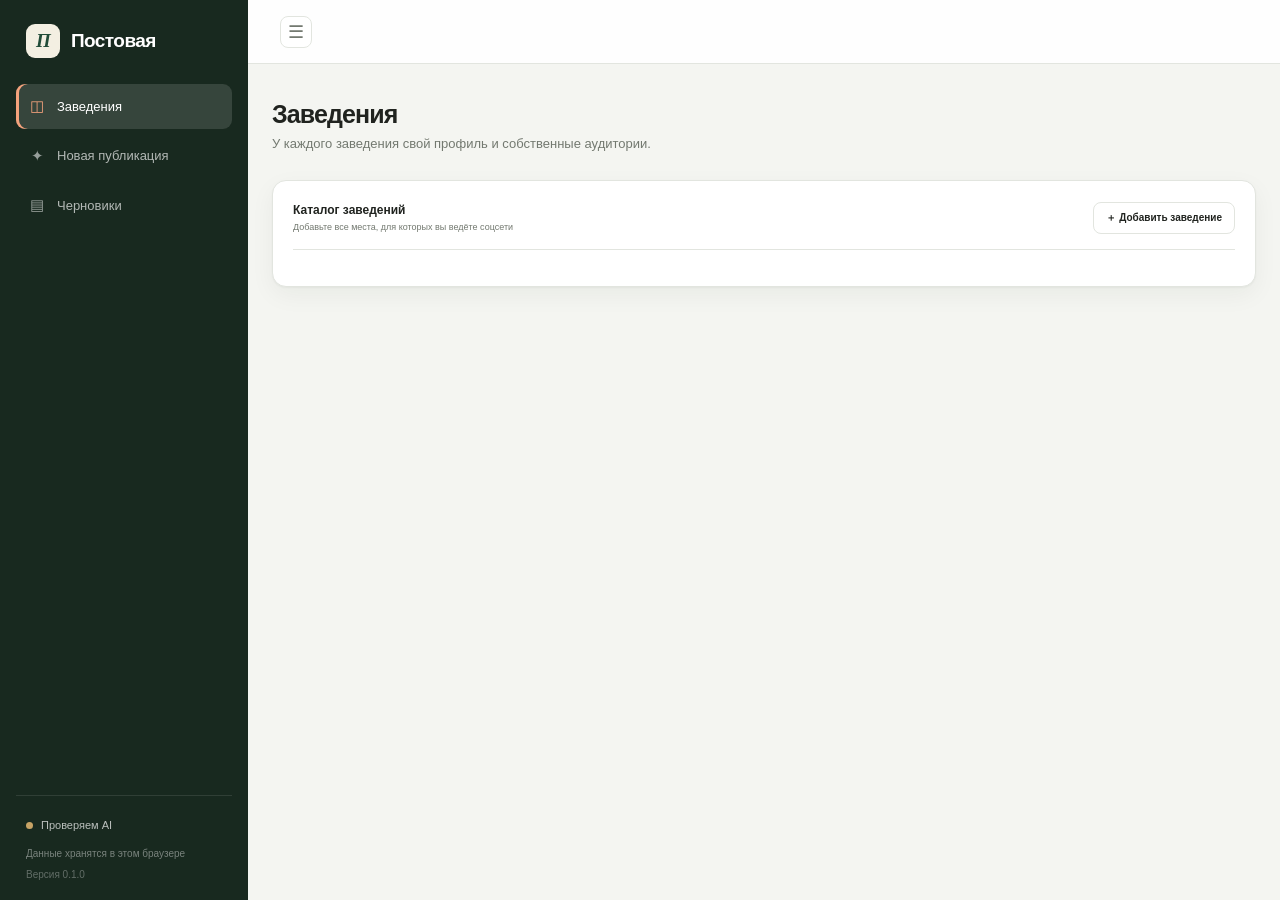
==== web/index.html @ 7cc5ef61 "Add app version and draft deletion" ====
<!doctype html>
<html lang="ru">
<head>
  <meta charset="utf-8">
  <meta name="viewport" content="width=device-width, initial-scale=1">
  <meta name="description" content="AI-редактор Telegram-постов для ресторанного маркетинга">
  <title>Постовая — Telegram-посты для ресторанов</title>
  <link rel="stylesheet" href="styles.css">
</head>
<body>
  <div class="app-layout">
    <aside class="sidebar">
      <a class="brand" href="#profiles" aria-label="Постовая">
        <span class="brand-mark">П</span>
        <span>Постовая</span>
      </a>
      <nav class="main-nav" aria-label="Основная навигация">
        <button class="nav-item active" type="button" data-view="profiles"><span>◫</span>Заведения</button>
        <button class="nav-item" type="button" data-view="editor"><span>✦</span>Новая публикация</button>
        <button class="nav-item" type="button" data-view="drafts"><span>▤</span>Черновики</button>
      </nav>
      <div class="sidebar-bottom">
        <span class="status-pill" id="aiStatus"><span class="status-dot"></span>Проверяем AI</span>
        <p>Данные хранятся в этом браузере</p>
        <p class="app-version">Версия 0.1.0</p>
      </div>
    </aside>

    <div class="main-area">
      <header class="topbar">
        <div class="topbar-start">
          <button class="sidebar-toggle" id="sidebarToggle" type="button" aria-label="Скрыть боковую панель" title="Скрыть боковую панель">☰</button>
        </div>
      </header>

      <main class="app-shell">
        <section class="page-view profiles-view" id="profilesView">
          <div class="page-heading">
            <div><h1>Заведения</h1><p>У каждого заведения свой профиль и собственные аудитории.</p></div>
          </div>

          <div class="profiles-layout">
            <div class="readiness-banner hidden" id="readinessBanner">
              <div><strong>Всё готово — теперь можно создавать посты</strong><small>Выберите готовое заведение и его аудиторию в редакторе.</small></div>
              <button class="button button--primary button--sm" type="button" data-view="editor">Перейти к публикациям</button>
            </div>
            <section class="profiles-main card">
              <div class="catalog-toolbar">
                <div><strong>Каталог заведений</strong><small>Добавьте все места, для которых вы ведёте соцсети</small></div>
                <button class="button button--secondary button--sm" id="openVenueDialog" type="button">＋ Добавить заведение</button>
              </div>
              <div class="venue-tree" id="venueTree"></div>
            </section>
          </div>
        </section>

        <section class="page-view hidden" id="venueDetailView">
          <button class="back-link" id="backToProfiles" type="button">← Все заведения</button>
          <div class="page-heading venue-detail-heading">
            <div><h1 id="venueDetailTitle"></h1><p>Данные, которые помогают создавать публикации в характере заведения.</p></div>
            <span class="readiness-status" id="venueDetailStatus"></span>
          </div>

          <div class="venue-detail-layout">
            <form class="card venue-profile-card" id="venueDetailForm">
              <div class="section-heading"><h2>Профиль заведения</h2><p>Заполните то, что нельзя надёжно узнать без вас.</p></div>
              <label class="field"><span>Название <b>*</b></span><input id="venueDetailName" required></label>
              <label class="field"><span>Описание и формат <b>*</b></span><textarea id="venueDetailDescription" rows="5" placeholder="Что это за место, чем отличается и зачем сюда приходят" required></textarea></label>
              <label class="field"><span>Tone of voice <b>*</b></span><textarea id="venueDetailVoice" rows="5" placeholder="Как заведение говорит с гостями: характер, лексика, ограничения" required></textarea></label>
              <p class="form-error hidden" id="venueDetailError" role="alert">Заполните обязательные поля.</p>
              <div class="detail-form-actions"><button class="button button--primary" type="submit">Сохранить профиль</button></div>
            </form>

            <div class="venue-detail-side">
              <section class="card detail-section">
                <div class="detail-section-heading"><div><h2>Аудитории</h2><p>Для кого вы готовите публикации этого заведения.</p></div><button class="button button--secondary button--sm" id="addDetailAudience" type="button">＋ Добавить</button></div>
                <div class="detail-list" id="venueAudienceList"></div>
              </section>
              <section class="card detail-section">
                <div class="detail-section-heading"><div><h2>Черновики</h2><p>Сохранённые публикации этого заведения.</p></div></div>
                <div class="detail-list" id="venueDraftList"></div>
              </section>
            </div>
          </div>
        </section>

        <section class="page-view hidden" id="editorView">
          <div class="page-heading">
            <div><h1>Новая публикация</h1><p>Подготовьте Telegram-пост под конкретное заведение и аудиторию.</p></div>
            <span class="channel-badge">Telegram</span>
          </div>

          <section class="workspace">
      <form class="composer card" id="composerForm">
        <div class="section-heading">
          <div><h2>Контекст публикации</h2><p>Для кого и от чьего имени пишем</p></div>
        </div>

        <div class="field-grid">
          <label class="field">
            <span>Заведение</span>
            <select id="venueSelect" required></select>
          </label>
          <label class="field">
            <span>Аудитория</span>
            <select id="audienceSelect" required></select>
          </label>
        </div>
        <div class="context-preview" id="contextPreview"></div>

        <div class="divider"></div>
        <div class="section-heading">
          <div><h2>Содержание</h2><p>Что должно появиться в канале</p></div>
        </div>

        <label class="field">
          <span>Тема или инфоповод <b>*</b></span>
          <input id="topicInput" type="text" maxlength="500" placeholder="Например: запустили сезонное меню с лисичками" required>
        </label>
        <label class="field">
          <span>Материалы и факты</span>
          <textarea id="materialsInput" maxlength="12000" rows="7" placeholder="Вставьте описание, даты, цены, условия акции, цитаты или заметки. Чем точнее факты, тем лучше результат."></textarea>
          <small><span id="materialsCount">0</span> / 12 000</small>
        </label>

        <label class="field">
          <span>Формат публикации</span>
          <select id="postStyleSelect"></select>
          <small class="field-hint">Форматы зависят от профиля выбранного заведения</small>
        </label>

        <label class="upload-zone" id="uploadZone">
          <input id="imageInput" type="file" accept="image/jpeg,image/png,image/webp">
          <span class="upload-icon">＋</span>
          <span><strong>Добавить изображение</strong><small>JPG, PNG или WEBP до 10 МБ · не отправляется AI</small></span>
        </label>
        <div class="image-chip hidden" id="imageChip">
          <img id="imageThumb" alt="Превью вложения">
          <span id="imageName"></span>
          <button id="removeImage" type="button" aria-label="Удалить изображение">×</button>
        </div>

        <div class="generate-action">
          <button class="button button--primary button--block generate-button" id="generateButton" type="submit">
            <span id="generateButtonLabel">Создать публикацию</span><span class="button-arrow">↗</span>
          </button>
        </div>
        <p class="form-error hidden" id="formError" role="alert"></p>
      </form>

      <aside class="result-panel card">
        <div class="result-header">
          <div>
            <h2>Предпросмотр</h2>
            <p>Готовый текст можно отредактировать</p>
          </div>
          <span class="save-state" id="saveState">Не сохранён</span>
        </div>

        <div class="empty-state" id="emptyState">
          <div class="telegram-orbit"><span>↗</span></div>
          <h3>Здесь появится ваш пост</h3>
          <p>Заполните тему и материалы слева. Текст можно будет отредактировать перед публикацией.</p>
        </div>

        <div class="loading-state hidden" id="loadingState">
          <div class="loader-lines"><i></i><i></i><i></i><i></i></div>
          <h3>Собираем публикацию</h3>
          <p>Учитываем голос заведения и интересы аудитории</p>
        </div>

        <div class="editor-state hidden" id="editorState">
          <div class="demo-banner hidden" id="demoBanner">Сейчас показан демо-текст. Подключите API-ключ, чтобы генерировать готовые посты.</div>
          <textarea id="resultEditor" aria-label="Текст Telegram-поста"></textarea>
          <div class="editor-meta"><span id="resultCount">0 знаков</span><span>Текст можно отредактировать</span></div>
          <div class="result-actions">
            <button class="button button--primary" id="saveDraft" type="button">Сохранить черновик</button>
            <button class="button button--secondary" id="copyPost" type="button">Скопировать текст</button>
          </div>
          <div class="attached-preview hidden" id="attachedPreview">
            <img id="resultImage" alt="Изображение к публикации">
            <span>Изображение приложено отдельно</span>
          </div>
        </div>

      </aside>
          </section>
        </section>

        <section class="page-view hidden" id="draftsView">
          <div class="page-heading">
            <div><h1>Черновики</h1><p>Сохранённые публикации для ваших заведений.</p></div>
          </div>
          <div class="drafts-card card">
            <div class="drafts-toolbar">
              <label class="search-field"><span>⌕</span><input id="draftSearch" type="search" placeholder="Найти по теме или заведению"></label>
            </div>
            <div id="draftList" class="draft-list"><p class="muted">Сохранённых черновиков пока нет.</p></div>
          </div>
        </section>
      </main>
    </div>
  </div>

  <dialog id="venueDialog">
    <form class="entity-dialog" id="venueForm" novalidate>
      <div class="dialog-header"><div><h2>Добавить заведение</h2><p>Сейчас достаточно названия. Профиль можно заполнить позже.</p></div><button class="dialog-close" type="button" data-close-dialog="venueDialog" aria-label="Закрыть">×</button></div>
      <label class="dialog-field"><span>Название <b>*</b></span><input id="profileName" placeholder="Например, Тесто и огонь · Центр" required></label>
      <p class="dialog-error hidden" id="venueFormError" role="alert">Укажите название заведения.</p>
      <div class="dialog-actions"><button class="button button--secondary" type="button" data-close-dialog="venueDialog">Отмена</button><button id="saveVenue" class="button button--primary" type="submit">Добавить заведение</button></div>
    </form>
  </dialog>

  <dialog id="audienceDialog">
    <form class="entity-dialog" id="audienceForm" novalidate>
      <div class="dialog-header"><div><h2 id="audienceDialogTitle">Добавить аудиторию</h2><p id="audienceDialogContext"></p></div><button class="dialog-close" type="button" data-close-dialog="audienceDialog" aria-label="Закрыть">×</button></div>
      <label class="dialog-field"><span>Название аудитории <b>*</b></span><input id="audienceName" placeholder="Например, семьи с детьми" required></label>
      <label class="dialog-field"><span>Портрет посетителей <b>*</b></span><textarea id="audiencePortrait" rows="3" placeholder="Кто они, зачем приходят, что для них важно" required></textarea></label>
      <label class="dialog-field"><span>Потребности и ожидания <b>*</b></span><textarea id="audienceNeeds" rows="2" placeholder="Что помогает им выбрать это заведение" required></textarea></label>
      <p class="dialog-error hidden" id="audienceFormError" role="alert">Заполните все обязательные поля.</p>
      <div class="dialog-actions"><button class="button button--secondary" type="button" data-close-dialog="audienceDialog">Отмена</button><button id="saveAudience" class="button button--primary" type="submit">Добавить аудиторию</button></div>
    </form>
  </dialog>

  <div class="toast" id="toast" role="status" aria-live="polite" aria-atomic="true">
    <span class="toast-icon" aria-hidden="true">✓</span>
    <span id="toastMessage"></span>
  </div>

  <script src="js/utils.js" defer></script>
  <script src="js/store.js" defer></script>
  <script src="js/api.js" defer></script>
  <script src="app.js" defer></script>
</body>
</html>
---- web/styles.css ----
:root {
  --ink: #20231f;
  --muted: #737970;
  --bg: #f4f5f1;
  --surface: #ffffff;
  --surface-soft: #f8f9f6;
  --line: #e2e5df;
  --green: #214c38;
  --green-hover: #173d2c;
  --green-soft: #e8f0eb;
  --orange: #e9683b;
  --danger: #a33f31;
  --sidebar: #18291f;
  --shadow: 0 1px 2px rgba(28, 35, 29, .04), 0 8px 24px rgba(28, 35, 29, .05);
}

* { box-sizing: border-box; }
html { scroll-behavior: smooth; }
body { margin: 0; min-width: 320px; color: var(--ink); background: var(--bg); font-family: Inter, ui-sans-serif, -apple-system, BlinkMacSystemFont, "Segoe UI", sans-serif; line-height: 1.5; }
button, input, textarea, select { font: inherit; }
button { cursor: pointer; }
.hidden { display: none !important; }

.app-layout { min-height: 100vh; display: grid; grid-template-columns: 248px minmax(0, 1fr); transition: grid-template-columns .2s ease; }
.sidebar { position: fixed; inset: 0 auto 0 0; width: 248px; padding: 24px 16px 18px; display: flex; flex-direction: column; overflow: hidden; background: var(--sidebar); color: white; z-index: 30; transition: width .2s ease, padding .2s ease; }
.brand { display: flex; align-items: center; gap: 11px; padding: 0 10px 26px; color: white; text-decoration: none; font-size: 19px; font-weight: 760; letter-spacing: -.03em; }
.brand-mark { display: grid; place-items: center; width: 34px; height: 34px; color: var(--green); background: #f3efe2; border-radius: 9px; font-family: Georgia, serif; font-style: italic; }
.main-nav { display: grid; gap: 5px; }
.nav-item { width: 100%; border: 0; border-radius: 9px; padding: 11px 12px; display: flex; align-items: center; gap: 11px; color: rgba(255,255,255,.67); background: transparent; text-align: left; font-size: 13px; transition: color .15s ease, background-color .15s ease; }
.nav-item > span { width: 18px; color: rgba(255,255,255,.55); text-align: center; font-size: 15px; }
.nav-item b { margin-left: auto; min-width: 22px; padding: 1px 6px; border-radius: 10px; background: rgba(255,255,255,.1); text-align: center; font-size: 10px; }
.nav-item.active { color: white; background: rgba(255,255,255,.13); box-shadow: inset 3px 0 0 #f4a27c; }
.nav-item.active > span { color: #f4a27c; }
@media (hover: hover) { .nav-item:not(.active):hover { color: white; } }
.sidebar-bottom { margin-top: auto; padding: 16px 10px 0; border-top: 1px solid rgba(255,255,255,.1); }
.sidebar-bottom p { margin: 10px 0 0; color: rgba(255,255,255,.42); font-size: 10px; }
.sidebar-bottom .app-version { margin-top: 6px; color: rgba(255,255,255,.32); }
.status-pill { display: inline-flex; align-items: center; font-size: 11px; color: rgba(255,255,255,.7); }
.status-dot { width: 7px; height: 7px; margin-right: 8px; border-radius: 50%; background: #c7a365; }
.status-pill.ready .status-dot { background: #68bb81; box-shadow: 0 0 0 4px rgba(104,187,129,.12); }

.main-area { grid-column: 2; min-width: 0; }
.topbar { height: 64px; padding: 0 32px; display: flex; align-items: center; justify-content: space-between; border-bottom: 1px solid var(--line); background: rgba(255,255,255,.9); position: sticky; top: 0; z-index: 20; backdrop-filter: blur(10px); }
.topbar-start { display: flex; align-items: center; gap: 13px; }
.sidebar-toggle { width: 32px; height: 32px; border: 1px solid var(--line); border-radius: 8px; color: var(--muted); background: white; font-size: 18px; line-height: 1; }
.sidebar-toggle:hover { color: var(--ink); background: var(--surface-soft); }
.app-shell { width: min(1240px, calc(100% - 48px)); margin: 0 auto; padding: 30px 0 60px; }
.page-heading { min-height: 64px; margin-bottom: 22px; display: flex; align-items: center; justify-content: space-between; gap: 20px; }
.page-heading h1 { margin: 0; font-size: 25px; line-height: 1.2; letter-spacing: -.035em; }
.page-heading p { margin: 5px 0 0; color: var(--muted); font-size: 13px; }
.channel-badge { padding: 7px 11px; border: 1px solid var(--line); border-radius: 8px; color: var(--muted); background: var(--surface); font-size: 11px; }
.channel-badge::before { content: "↗"; margin-right: 6px; color: #258ac7; font-weight: 800; }

.profiles-layout { display: block; }
.readiness-banner { margin-bottom: 16px; padding: 16px 18px; display: flex; align-items: center; justify-content: space-between; gap: 20px; border: 1px solid #c8d9ce; border-radius: 12px; background: var(--green-soft); }
.readiness-banner strong, .readiness-banner small { display: block; }
.readiness-banner strong { color: var(--green); font-size: 13px; }
.readiness-banner small { margin-top: 3px; color: var(--muted); font-size: 10px; }
.profiles-main { padding: 20px; }
.catalog-toolbar { margin-bottom: 16px; padding-bottom: 14px; display: flex; align-items: center; justify-content: space-between; gap: 16px; border-bottom: 1px solid var(--line); }
.catalog-toolbar strong, .catalog-toolbar small { display: block; }
.catalog-toolbar strong { font-size: 12px; }
.catalog-toolbar small { margin-top: 2px; color: var(--muted); font-size: 9px; }
.catalog-toolbar .button { flex: none; }
.profiles-main .profile-form { margin-top: 22px; padding-top: 20px; }
.profiles-main .profile-form .section-heading { margin-bottom: 4px; }
.venue-tree { display: grid; gap: 14px; }
.venue-node { overflow: hidden; border: 1px solid var(--line); border-radius: 11px; background: white; transition: border-color .15s, box-shadow .15s; }
.venue-node:hover, .venue-node:focus-visible { border-color: #bdcbbf; box-shadow: 0 7px 18px rgba(28,35,29,.07); outline: none; }
.venue-node-header { padding: 14px 16px; display: flex; align-items: center; gap: 12px; }
.venue-node-header > .entity-copy { min-width: 0; flex: 1; }
.venue-node-header strong { display: block; }
.venue-node-header strong { font-size: 13px; }
.venue-chevron { color: var(--green); font-size: 22px; line-height: 1; }
.readiness-status { width: max-content; margin-top: 6px; padding: 4px 7px; display: block; border-radius: 6px; font-size: 9px; font-weight: 750; }
.readiness-status.ready { color: var(--green); background: var(--green-soft); }
.readiness-status.incomplete { color: #80612b; background: #fff2d9; }
.row-actions { margin-left: auto; display: flex; flex: none; align-self: center; gap: 7px; }
.entity-menu { display: none; position: relative; flex: none; }
.entity-menu summary { width: 32px; height: 32px; display: grid; place-items: center; border: 1px solid var(--line); border-radius: 8px; color: var(--muted); background: white; cursor: pointer; list-style: none; font-size: 18px; line-height: 1; }
.entity-menu summary::-webkit-details-marker { display: none; }
.entity-menu > div { position: absolute; top: 36px; right: 0; z-index: 12; min-width: 150px; padding: 5px; display: grid; border: 1px solid var(--line); border-radius: 9px; background: white; box-shadow: var(--shadow); }
.entity-menu button { border: 0; border-radius: 6px; padding: 9px 10px; color: var(--ink); background: transparent; text-align: left; font-size: 11px; }
.entity-menu button:hover { background: var(--surface-soft); }
.entity-menu button.danger { color: var(--danger); }
.audience-node { padding: 9px 10px; display: flex; align-items: flex-start; gap: 10px; border: 1px solid var(--line); border-radius: 7px; background: white; }
.audience-node + .audience-node { margin-top: 6px; }
.audience-node > .entity-copy { min-width: 0; flex: 1; }
.audience-node strong, .audience-node small { display: block; }
.audience-node strong { font-size: 10px; }
.audience-node small { margin-top: 3px; color: var(--muted); font-size: 9px; }
.audience-empty { margin: 0; padding: 12px; border: 1px dashed var(--line); border-radius: 7px; color: var(--muted); background: white; text-align: center; font-size: 9px; }
.back-link { margin-bottom: 12px; padding: 0; border: 0; color: var(--green); background: transparent; font-size: 11px; font-weight: 700; }
.venue-detail-heading { margin-bottom: 18px; }
.venue-detail-layout { display: grid; grid-template-columns: minmax(360px, .9fr) minmax(420px, 1.1fr); align-items: start; gap: 18px; }
.venue-profile-card, .detail-section { padding: 22px; }
.detail-form-actions { display: flex; justify-content: flex-end; }
.venue-detail-side { display: grid; gap: 18px; }
.detail-section-heading { margin-bottom: 15px; display: flex; align-items: flex-start; justify-content: space-between; gap: 16px; }
.detail-section-heading h2 { margin: 0; font-size: 15px; }
.detail-section-heading p { margin: 3px 0 0; color: var(--muted); font-size: 10px; }
.detail-list { display: grid; gap: 8px; }
.detail-list-item { width: 100%; padding: 12px; display: flex; align-items: center; justify-content: space-between; gap: 14px; border: 1px solid var(--line); border-radius: 9px; color: var(--ink); background: white; text-align: left; }
.detail-list-item strong, .detail-list-item small { display: block; }
.detail-list-item strong { font-size: 11px; }
.detail-list-item small { margin-top: 3px; color: var(--muted); font-size: 9px; }
.detail-draft-row { padding: 0; overflow: hidden; }
.detail-draft { min-width: 0; flex: 1; padding: 12px; display: flex; align-items: center; justify-content: space-between; gap: 14px; border: 0; color: var(--ink); background: transparent; text-align: left; }
.detail-draft:hover { background: var(--surface-soft); }
.detail-draft-row > .button { margin-right: 8px; flex: none; }
.detail-empty { margin: 0; padding: 18px; border: 1px dashed var(--line); border-radius: 9px; color: var(--muted); background: var(--surface-soft); text-align: center; font-size: 10px; }

dialog { width: min(560px, calc(100% - 28px)); border: 0; border-radius: 14px; padding: 0; color: var(--ink); background: white; box-shadow: 0 30px 90px rgba(20, 28, 23, .28); }
dialog::backdrop { background: rgba(20, 28, 23, .48); backdrop-filter: blur(3px); }
.entity-dialog { padding: 24px; display: grid; gap: 10px; }
.dialog-header { margin-bottom: 7px; display: flex; align-items: flex-start; justify-content: space-between; gap: 18px; }
.dialog-header h2 { margin: 0; font-size: 18px; }
.dialog-header p { margin: 4px 0 0; color: var(--muted); font-size: 10px; }
.dialog-close { width: 30px; height: 30px; border: 1px solid var(--line); border-radius: 8px; color: var(--muted); background: white; font-size: 18px; }
.dialog-field { display: grid; gap: 5px; }
.dialog-field > span { font-size: 10px; font-weight: 700; }
.dialog-field b { color: var(--orange); }
.dialog-error { margin: 0; padding: 8px 10px; border-radius: 7px; color: #8e2f22; background: #f9dfda; font-size: 10px; }
.dialog-actions { margin-top: 8px; display: flex; justify-content: flex-end; gap: 8px; }

.workspace { display: grid; grid-template-columns: minmax(430px, .92fr) minmax(400px, 1.08fr); align-items: start; gap: 18px; }
.card { border: 1px solid var(--line); border-radius: 14px; background: var(--surface); box-shadow: var(--shadow); }
.composer { padding: 24px; }
.section-heading { margin-bottom: 18px; }
.section-heading h2, .result-header h2 { margin: 0; font-size: 15px; font-weight: 750; letter-spacing: -.015em; }
.section-heading p, .result-header p { margin: 3px 0 0; color: var(--muted); font-size: 11px; }
.field-grid { display: grid; grid-template-columns: 1fr 1fr; gap: 12px; }
.field { display: flex; flex-direction: column; gap: 7px; margin-bottom: 15px; }
.field > span { font-size: 11px; font-weight: 700; }
.field b { color: var(--orange); }
.field small { color: var(--muted); font-size: 10px; text-align: right; }
.field .field-hint { text-align: left; }
input, textarea, select { width: 100%; border: 1px solid var(--line); border-radius: 9px; padding: 11px 12px; color: var(--ink); background: var(--surface-soft); outline: none; transition: border-color .15s, box-shadow .15s, background .15s; }
textarea { resize: vertical; }
input:focus, textarea:focus, select:focus { border-color: rgba(33,76,56,.55); background: white; box-shadow: 0 0 0 3px rgba(33,76,56,.08); }
.context-preview { display: flex; flex-wrap: wrap; gap: 6px; margin-top: -3px; }
.context-preview span { padding: 5px 8px; border-radius: 6px; color: var(--green); background: var(--green-soft); font-size: 10px; }
.divider { height: 1px; margin: 23px 0; background: var(--line); }
.upload-zone { margin: 2px 0 15px; padding: 12px; display: flex; align-items: center; gap: 11px; border: 1px dashed #b8c6bc; border-radius: 9px; color: var(--green); background: #fafcf9; cursor: pointer; }
.upload-zone input { display: none; }
.upload-zone strong, .upload-zone small { display: block; }
.upload-zone strong { font-size: 11px; }
.upload-zone small { margin-top: 1px; color: var(--muted); font-size: 9px; }
.upload-icon { display: grid; place-items: center; width: 30px; height: 30px; border: 1px solid var(--line); border-radius: 7px; background: white; }
.image-chip { display: flex; align-items: center; gap: 9px; margin-bottom: 14px; font-size: 11px; }
.image-chip img { width: 38px; height: 38px; object-fit: cover; border-radius: 7px; }
.image-chip span { flex: 1; overflow: hidden; text-overflow: ellipsis; white-space: nowrap; }
.image-chip button { border: 0; color: var(--muted); background: transparent; font-size: 18px; }
.generate-action { position: sticky; bottom: 16px; z-index: 8; padding-top: 8px; background: linear-gradient(to bottom, rgba(255,255,255,0), white 8px); }
.generate-button { display: flex; justify-content: space-between; align-items: center; box-shadow: 0 8px 22px rgba(23,61,44,.18); }
.generate-button:disabled { opacity: .6; cursor: wait; }
.button-arrow { font-size: 17px; }
.form-error { padding: 9px 11px; color: #8e2f22; background: #f9dfda; border-radius: 8px; font-size: 11px; }

.result-panel { min-height: 660px; padding: 24px; position: sticky; top: 86px; }
.result-header { padding-bottom: 17px; display: flex; align-items: flex-start; justify-content: space-between; border-bottom: 1px solid var(--line); }
.save-state { padding: 5px 8px; border-radius: 6px; color: var(--muted); background: var(--surface-soft); font-size: 9px; }
.save-state[data-status="Пост готов"], .save-state[data-status="Сохранён"] { color: var(--green); background: var(--green-soft); }
.save-state[data-status="Генерируем пост…"] { color: #80612b; background: #fff2d9; }
.empty-state, .loading-state { min-height: 410px; display: flex; flex-direction: column; align-items: center; justify-content: center; text-align: center; padding: 36px; }
.empty-state h3, .loading-state h3 { margin: 18px 0 5px; font-size: 15px; }
.empty-state p, .loading-state p { max-width: 320px; margin: 0; color: var(--muted); font-size: 11px; }
.telegram-orbit { width: 64px; height: 64px; display: grid; place-items: center; border-radius: 15px; color: #258ac7; background: #e8f5fc; font-size: 23px; }
.loader-lines { width: 72%; }
.loader-lines i { display: block; height: 9px; margin: 10px 0; border-radius: 7px; background: linear-gradient(90deg, #ebede9 25%, #f7f8f6 50%, #ebede9 75%); background-size: 200% 100%; animation: shimmer 1.2s infinite; }
.loader-lines i:nth-child(2) { width: 88%; } .loader-lines i:nth-child(3) { width: 94%; } .loader-lines i:nth-child(4) { width: 62%; }
@keyframes shimmer { to { background-position: -200% 0; } }
.editor-state { padding-top: 18px; }
.demo-banner { margin-bottom: 10px; padding: 8px 10px; border-radius: 7px; color: #80612b; background: #fff2d9; font-size: 10px; }
#resultEditor { min-height: 400px; border: 0; padding: 4px 2px; background: transparent; font-size: 15px; line-height: 1.62; }
#resultEditor:focus { box-shadow: none; }
.editor-meta { padding-top: 9px; display: flex; justify-content: space-between; border-top: 1px solid var(--line); color: var(--muted); font-size: 9px; }
.result-actions { margin-top: 15px; display: grid; grid-template-columns: 1fr 1fr; gap: 9px; }
.button { border: 1px solid transparent; border-radius: 8px; padding: 10px 12px; display: inline-flex; align-items: center; justify-content: center; gap: 6px; font-size: 11px; font-weight: 700; line-height: 1.2; transition: background .15s, border-color .15s, color .15s; }
.button--primary { border-color: var(--green); color: white; background: var(--green); }
.button--primary:hover { border-color: var(--green-hover); background: var(--green-hover); }
.button--secondary { border-color: var(--line); color: var(--ink); background: white; }
.button--secondary:hover { border-color: #cbd0c9; background: var(--surface-soft); }
.button--ghost { border-color: transparent; color: var(--green); background: transparent; }
.button--ghost:hover { background: var(--green-soft); }
.button--danger { border-color: transparent; color: var(--danger); background: transparent; }
.button--danger:hover { background: #faece9; }
.button--block { width: 100%; }
.button--sm { padding: 9px 12px; font-size: 10px; }
.button--xs { padding: 5px 7px; font-size: 9px; }
.attached-preview { margin-top: 14px; display: flex; align-items: center; gap: 9px; color: var(--muted); font-size: 10px; }
.attached-preview img { width: 48px; height: 48px; border-radius: 8px; object-fit: cover; }

.drafts-card { overflow: hidden; }
.drafts-toolbar { padding: 16px; border-bottom: 1px solid var(--line); }
.search-field { width: min(420px, 100%); position: relative; display: block; }
.search-field span { position: absolute; left: 12px; top: 8px; color: var(--muted); font-size: 18px; }
.search-field input { padding-left: 36px; background: var(--surface-soft); }
.draft-list { display: grid; }
.draft-list > .muted { padding: 60px 20px; text-align: center; }
.draft-item { width: 100%; display: grid; grid-template-columns: minmax(0, 1fr) auto; align-items: stretch; border-bottom: 1px solid var(--line); color: var(--ink); background: white; }
.draft-item:last-child { border-bottom: 0; }
.draft-item:hover { background: #fafbf9; }
.draft-open { min-width: 0; padding: 15px 18px; display: grid; grid-template-columns: minmax(0, 1fr) auto; gap: 20px; align-items: center; border: 0; color: inherit; background: transparent; text-align: left; }
.draft-item strong { display: block; overflow: hidden; text-overflow: ellipsis; white-space: nowrap; font-size: 12px; }
.draft-item small { display: block; margin-top: 4px; color: var(--muted); font-size: 10px; }
.draft-item time { color: var(--muted); font-size: 10px; white-space: nowrap; }
.draft-item-end { display: grid; grid-template-columns: auto auto auto; align-items: center; gap: 14px; }
.draft-item-action { color: var(--green); font-size: 10px; font-weight: 700; }
.draft-chevron { color: var(--green); font-size: 22px; line-height: 1; transition: transform .15s; }
.draft-open:hover .draft-chevron { transform: translateX(2px); }
.draft-delete { padding: 0 18px; border: 0; border-left: 1px solid var(--line); color: var(--danger); background: transparent; font-size: 10px; font-weight: 700; }
.draft-delete:hover { background: #faece9; }
.muted { color: var(--muted); font-size: 11px; }

.profile-empty { margin: 0; padding: 42px 18px; display: grid; justify-items: center; gap: 8px; border: 1px dashed var(--line); border-radius: 8px; color: var(--muted); background: var(--surface-soft); text-align: center; font-size: 10px; }
.profile-empty strong { color: var(--ink); font-size: 13px; }
.profile-empty .button { margin-top: 8px; }
.profile-form { margin-top: 14px; padding-top: 14px; display: grid; gap: 8px; border-top: 1px solid var(--line); }

.toast { position: fixed; bottom: 24px; left: 50%; z-index: 60; width: max-content; max-width: min(390px, calc(100vw - 32px)); padding: 12px 15px; display: flex; align-items: center; gap: 10px; border: 1px solid #cddbd1; border-radius: 10px; color: var(--ink); background: white; box-shadow: 0 14px 36px rgba(20, 40, 29, .16); opacity: 0; pointer-events: none; transform: translate(-50%, 10px); transition: opacity .18s ease, transform .18s ease; }
.toast.visible { opacity: 1; transform: translate(-50%, 0); }
.toast-icon { width: 24px; height: 24px; display: grid; place-items: center; flex: none; border-radius: 50%; color: white; background: var(--green); font-size: 13px; font-weight: 800; }
#toastMessage { font-size: 12px; font-weight: 700; }

@media (min-width: 1001px) {
  body.sidebar-collapsed .app-layout { grid-template-columns: 76px minmax(0, 1fr); }
  body.sidebar-collapsed .sidebar { width: 76px; padding-inline: 10px; }
  body.sidebar-collapsed .brand { padding-inline: 11px; }
  body.sidebar-collapsed .brand > span:last-child,
  body.sidebar-collapsed .sidebar-bottom p,
  body.sidebar-collapsed .status-pill { display: none; }
  body.sidebar-collapsed .nav-item { justify-content: center; padding: 12px; font-size: 0; }
  body.sidebar-collapsed .nav-item > span { font-size: 16px; }
  body.sidebar-collapsed .nav-item b { position: absolute; margin: -22px 0 0 22px; font-size: 8px; }
}

@media (max-width: 1000px) {
  .app-layout { grid-template-columns: 76px minmax(0, 1fr); }
  .sidebar { width: 76px; padding-inline: 10px; }
  .brand { padding-inline: 11px; }
  .brand > span:last-child, .nav-item:not(.active) b, .nav-item { font-size: 0; }
  .nav-item { justify-content: center; padding: 12px; }
  .nav-item > span { font-size: 16px; }
  .nav-item b { position: absolute; margin: -22px 0 0 22px; font-size: 8px; }
  .sidebar-bottom p, .status-pill { display: none; }
  .workspace { grid-template-columns: 1fr; }
  .venue-detail-layout { grid-template-columns: 1fr; }
  .result-panel { position: static; min-height: 580px; }
}
@media (max-width: 650px) {
  .app-layout { display: block; padding-bottom: calc(76px + env(safe-area-inset-bottom)); }
  .sidebar { width: 100vw; max-width: none; height: calc(64px + env(safe-area-inset-bottom)); inset: auto 0 0 0; padding: 7px 10px env(safe-area-inset-bottom); display: block; }
  .brand, .sidebar-bottom { display: none; }
  .main-nav { width: 100%; height: 64px; grid-template-columns: repeat(3, minmax(0, 1fr)); }
  .nav-item, .nav-item:not(.active) { width: 100%; padding: 6px 2px; display: flex; flex-direction: column; gap: 2px; font-size: 8px; justify-content: center; }
  .nav-item.active { box-shadow: inset 0 3px 0 #f4a27c; }
  .nav-item > span { font-size: 15px; }
  .nav-item b { display: none; }
  .main-area { min-width: 0; }
  .topbar { height: 56px; padding: 0 14px; }
  .sidebar-toggle { display: none; }
  .app-shell { width: calc(100% - 20px); padding-top: 18px; }
  .page-heading { align-items: flex-start; }
  .page-heading h1 { font-size: 21px; }
  .field-grid, .result-actions { grid-template-columns: 1fr; }
  .composer, .result-panel { padding: 18px; }
  .generate-action { bottom: calc(72px + env(safe-area-inset-bottom)); margin-inline: -6px; padding: 10px 6px 0; }
  .row-actions { display: none; }
  .detail-list-item .row-actions { display: flex; }
  .entity-menu { display: block; }
  .venue-node-header, .audience-node { align-items: flex-start; }
  .readiness-banner { align-items: flex-start; flex-direction: column; }
  .draft-item { grid-template-columns: 1fr; }
  .draft-open { grid-template-columns: 1fr auto; gap: 10px; padding-right: 12px; }
  .draft-delete { padding: 10px 18px; border-top: 1px solid var(--line); border-left: 0; text-align: left; }
  .draft-item-end { grid-template-columns: auto auto; gap: 8px; }
  .draft-item-action { display: none; }
  .toast { bottom: calc(76px + env(safe-area-inset-bottom)); width: calc(100vw - 24px); max-width: 390px; }
}

@media (prefers-reduced-motion: reduce) {
  .toast { transition: none; }
}
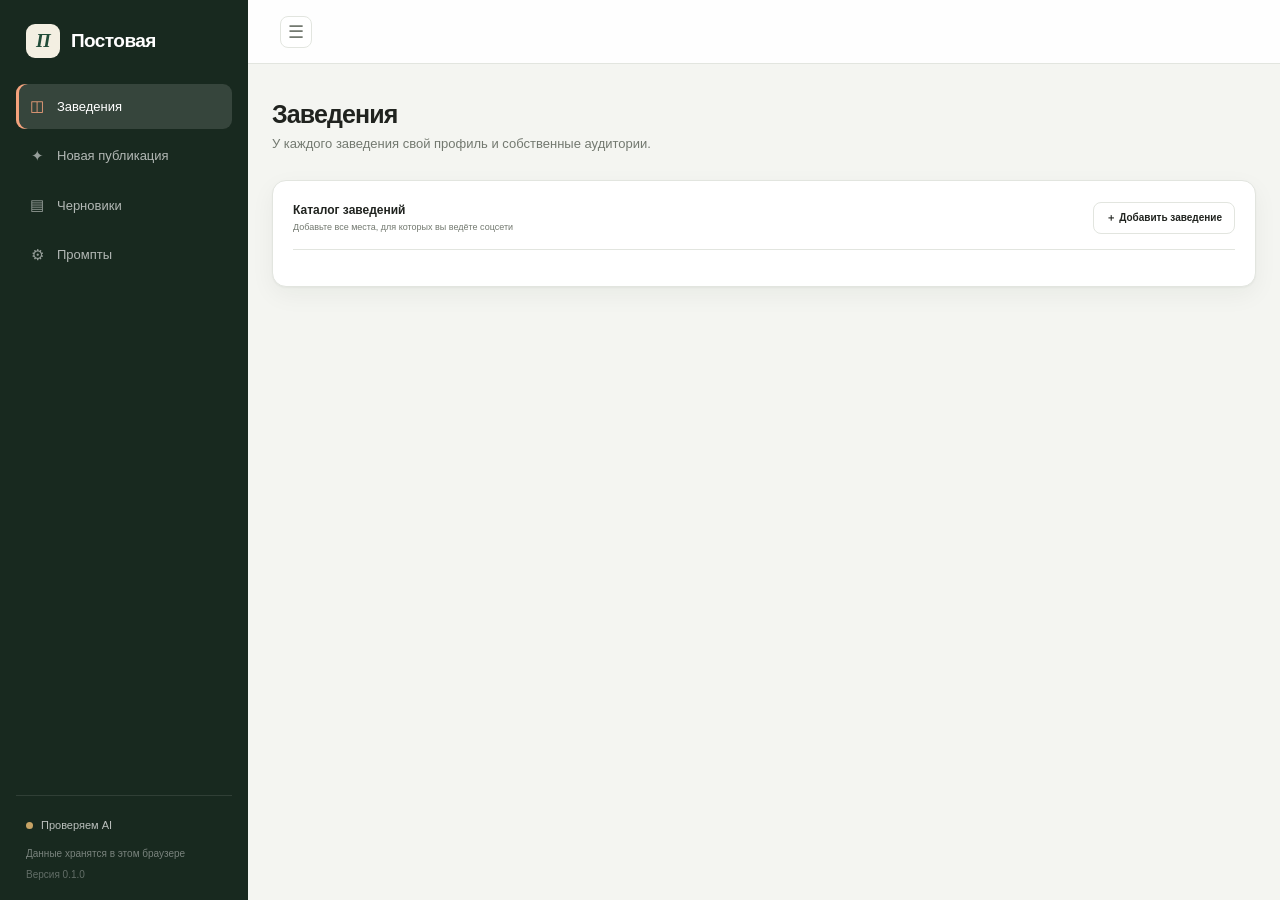
==== commit 3bc00649: "Add runtime prompt debugging" ====
--- a/web/index.html
+++ b/web/index.html
@@ -18,6 +18,7 @@
         <button class="nav-item active" type="button" data-view="profiles"><span>◫</span>Заведения</button>
         <button class="nav-item" type="button" data-view="editor"><span>✦</span>Новая публикация</button>
         <button class="nav-item" type="button" data-view="drafts"><span>▤</span>Черновики</button>
+        <button class="nav-item" type="button" data-view="prompts"><span>⚙</span>Промпты</button>
       </nav>
       <div class="sidebar-bottom">
         <span class="status-pill" id="aiStatus"><span class="status-dot"></span>Проверяем AI</span>
@@ -196,6 +197,20 @@
               <label class="search-field"><span>⌕</span><input id="draftSearch" type="search" placeholder="Найти по теме или заведению"></label>
             </div>
             <div id="draftList" class="draft-list"><p class="muted">Сохранённых черновиков пока нет.</p></div>
+          </div>
+        </section>
+
+        <section class="page-view hidden" id="promptsView">
+          <div class="page-heading">
+            <div><h1>Промпты</h1><p>Шаблоны, которые сервер использует при следующем запросе к модели.</p></div>
+            <span class="debug-badge">Отладка</span>
+          </div>
+          <div class="prompt-debug card">
+            <div class="prompt-debug-header">
+              <div><strong>Рабочие шаблоны</strong><small>Изменения применяются без перезапуска сервера</small></div>
+              <button class="button button--secondary button--sm" id="reloadPrompts" type="button">Обновить</button>
+            </div>
+            <div id="promptList" class="prompt-list"><p class="muted">Загружаем промпты…</p></div>
           </div>
         </section>
       </main>
--- a/web/styles.css
+++ b/web/styles.css
@@ -50,6 +50,7 @@
 .page-heading p { margin: 5px 0 0; color: var(--muted); font-size: 13px; }
 .channel-badge { padding: 7px 11px; border: 1px solid var(--line); border-radius: 8px; color: var(--muted); background: var(--surface); font-size: 11px; }
 .channel-badge::before { content: "↗"; margin-right: 6px; color: #258ac7; font-weight: 800; }
+.debug-badge { padding: 7px 11px; border: 1px solid #f0cfb5; border-radius: 8px; color: #8e4b24; background: #fff0e5; font-size: 11px; font-weight: 750; }
 
 .profiles-layout { display: block; }
 .readiness-banner { margin-bottom: 16px; padding: 16px 18px; display: flex; align-items: center; justify-content: space-between; gap: 20px; border: 1px solid #c8d9ce; border-radius: 12px; background: var(--green-soft); }
@@ -213,6 +214,21 @@
 .draft-delete:hover { background: #faece9; }
 .muted { color: var(--muted); font-size: 11px; }
 
+.prompt-debug { overflow: hidden; }
+.prompt-debug-header { padding: 16px; display: flex; align-items: center; justify-content: space-between; gap: 16px; border-bottom: 1px solid var(--line); }
+.prompt-debug-header strong, .prompt-debug-header small { display: block; }
+.prompt-debug-header strong { font-size: 12px; }
+.prompt-debug-header small { margin-top: 2px; color: var(--muted); font-size: 9px; }
+.prompt-list { display: grid; gap: 16px; padding: 16px; }
+.prompt-panel { display: grid; gap: 10px; }
+.prompt-panel + .prompt-panel { padding-top: 16px; border-top: 1px solid var(--line); }
+.prompt-panel-header { display: flex; align-items: center; justify-content: space-between; gap: 14px; }
+.prompt-panel-header h2 { margin: 0; font-size: 13px; }
+.prompt-panel-header small { display: block; margin-top: 2px; color: var(--muted); font-size: 9px; }
+.prompt-state { flex: none; padding: 5px 8px; border-radius: 6px; color: var(--muted); background: var(--surface-soft); font-size: 9px; }
+.prompt-editor { min-height: 360px; font-family: ui-monospace, SFMono-Regular, Menlo, Monaco, Consolas, "Liberation Mono", monospace; font-size: 11px; line-height: 1.5; }
+.prompt-actions { display: flex; justify-content: flex-end; }
+
 .profile-empty { margin: 0; padding: 42px 18px; display: grid; justify-items: center; gap: 8px; border: 1px dashed var(--line); border-radius: 8px; color: var(--muted); background: var(--surface-soft); text-align: center; font-size: 10px; }
 .profile-empty strong { color: var(--ink); font-size: 13px; }
 .profile-empty .button { margin-top: 8px; }
@@ -252,7 +268,7 @@
   .app-layout { display: block; padding-bottom: calc(76px + env(safe-area-inset-bottom)); }
   .sidebar { width: 100vw; max-width: none; height: calc(64px + env(safe-area-inset-bottom)); inset: auto 0 0 0; padding: 7px 10px env(safe-area-inset-bottom); display: block; }
   .brand, .sidebar-bottom { display: none; }
-  .main-nav { width: 100%; height: 64px; grid-template-columns: repeat(3, minmax(0, 1fr)); }
+  .main-nav { width: 100%; height: 64px; grid-template-columns: repeat(4, minmax(0, 1fr)); }
   .nav-item, .nav-item:not(.active) { width: 100%; padding: 6px 2px; display: flex; flex-direction: column; gap: 2px; font-size: 8px; justify-content: center; }
   .nav-item.active { box-shadow: inset 0 3px 0 #f4a27c; }
   .nav-item > span { font-size: 15px; }
@@ -276,6 +292,8 @@
   .draft-delete { padding: 10px 18px; border-top: 1px solid var(--line); border-left: 0; text-align: left; }
   .draft-item-end { grid-template-columns: auto auto; gap: 8px; }
   .draft-item-action { display: none; }
+  .prompt-debug-header, .prompt-panel-header { align-items: flex-start; flex-direction: column; }
+  .prompt-editor { min-height: 300px; }
   .toast { bottom: calc(76px + env(safe-area-inset-bottom)); width: calc(100vw - 24px); max-width: 390px; }
 }
 
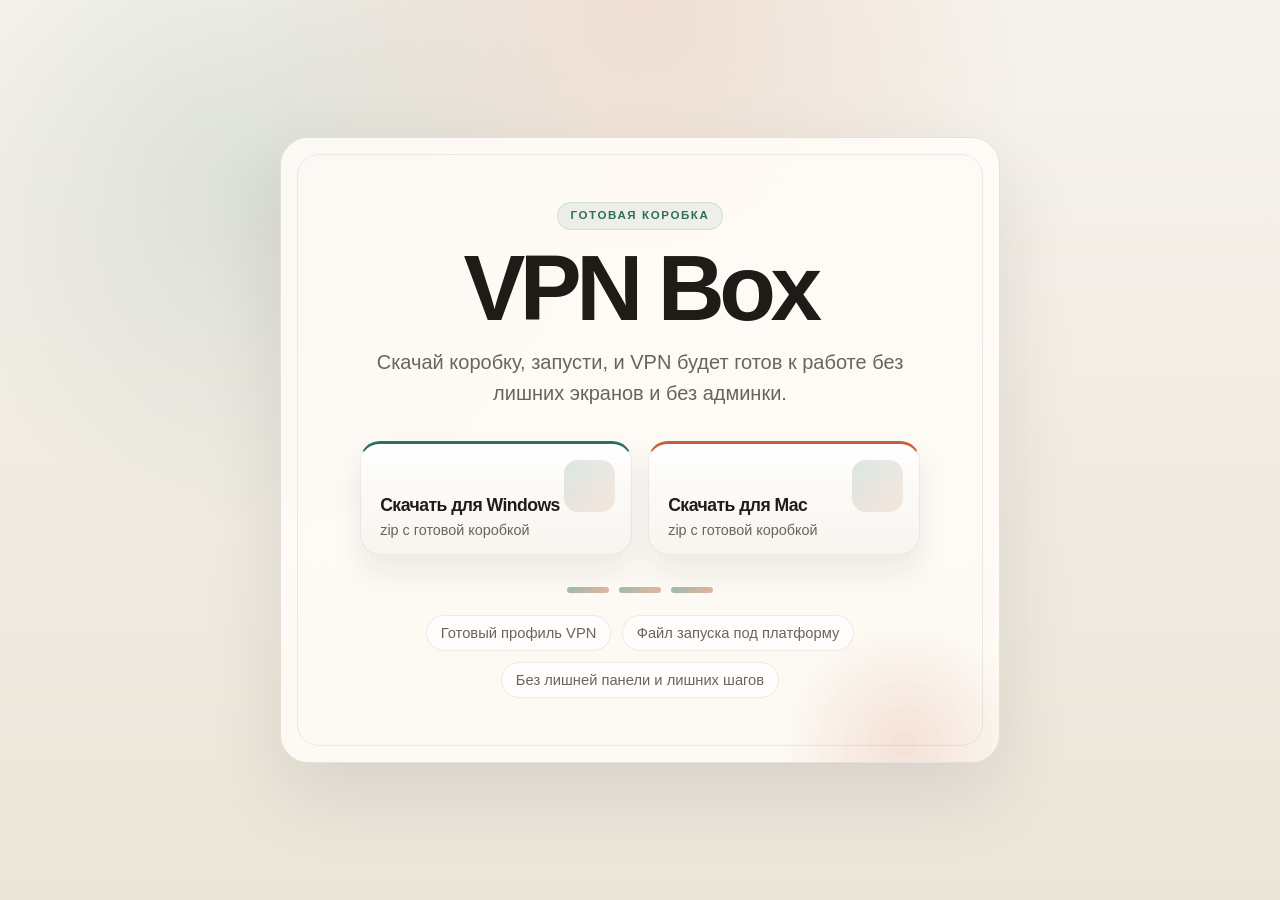
==== commit b8628918: "Add VPN box download landing" ====
--- a/web/index.html
+++ b/web/index.html
@@ -3,248 +3,38 @@
 <head>
   <meta charset="utf-8">
   <meta name="viewport" content="width=device-width, initial-scale=1">
-  <meta name="description" content="AI-редактор Telegram-постов для ресторанного маркетинга">
-  <title>Постовая — Telegram-посты для ресторанов</title>
+  <meta name="description" content="VPN box: готовая коробка для Windows и Mac">
+  <title>VPN Box</title>
   <link rel="stylesheet" href="styles.css">
 </head>
 <body>
-  <div class="app-layout">
-    <aside class="sidebar">
-      <a class="brand" href="#profiles" aria-label="Постовая">
-        <span class="brand-mark">П</span>
-        <span>Постовая</span>
-      </a>
-      <nav class="main-nav" aria-label="Основная навигация">
-        <button class="nav-item active" type="button" data-view="profiles"><span>◫</span>Заведения</button>
-        <button class="nav-item" type="button" data-view="editor"><span>✦</span>Новая публикация</button>
-        <button class="nav-item" type="button" data-view="drafts"><span>▤</span>Черновики</button>
-        <button class="nav-item" type="button" data-view="prompts"><span>⚙</span>Промпты</button>
-      </nav>
-      <div class="sidebar-bottom">
-        <span class="status-pill" id="aiStatus"><span class="status-dot"></span>Проверяем AI</span>
-        <p>Данные хранятся в этом браузере</p>
-        <p class="app-version">Версия 0.1.0</p>
+  <main class="box-page">
+    <section class="hero-card" aria-labelledby="title">
+      <div class="hero-kicker">готовая коробка</div>
+      <h1 id="title">VPN Box</h1>
+      <p class="hero-copy">Скачай коробку, запусти, и VPN будет готов к работе без лишних экранов и без админки.</p>
+
+      <div class="download-grid" aria-label="Скачать коробку">
+        <a class="download-button download-button--windows" href="/download/windows">
+          <span class="download-button__label">Скачать для Windows</span>
+          <span class="download-button__hint">zip с готовой коробкой</span>
+        </a>
+        <a class="download-button download-button--mac" href="/download/mac">
+          <span class="download-button__label">Скачать для Mac</span>
+          <span class="download-button__hint">zip с готовой коробкой</span>
+        </a>
       </div>
-    </aside>
 
-    <div class="main-area">
-      <header class="topbar">
-        <div class="topbar-start">
-          <button class="sidebar-toggle" id="sidebarToggle" type="button" aria-label="Скрыть боковую панель" title="Скрыть боковую панель">☰</button>
-        </div>
-      </header>
+      <div class="box-rail" aria-hidden="true">
+        <span></span><span></span><span></span>
+      </div>
 
-      <main class="app-shell">
-        <section class="page-view profiles-view" id="profilesView">
-          <div class="page-heading">
-            <div><h1>Заведения</h1><p>У каждого заведения свой профиль и собственные аудитории.</p></div>
-          </div>
-
-          <div class="profiles-layout">
-            <div class="readiness-banner hidden" id="readinessBanner">
-              <div><strong>Всё готово — теперь можно создавать посты</strong><small>Выберите готовое заведение и его аудиторию в редакторе.</small></div>
-              <button class="button button--primary button--sm" type="button" data-view="editor">Перейти к публикациям</button>
-            </div>
-            <section class="profiles-main card">
-              <div class="catalog-toolbar">
-                <div><strong>Каталог заведений</strong><small>Добавьте все места, для которых вы ведёте соцсети</small></div>
-                <button class="button button--secondary button--sm" id="openVenueDialog" type="button">＋ Добавить заведение</button>
-              </div>
-              <div class="venue-tree" id="venueTree"></div>
-            </section>
-          </div>
-        </section>
-
-        <section class="page-view hidden" id="venueDetailView">
-          <button class="back-link" id="backToProfiles" type="button">← Все заведения</button>
-          <div class="page-heading venue-detail-heading">
-            <div><h1 id="venueDetailTitle"></h1><p>Данные, которые помогают создавать публикации в характере заведения.</p></div>
-            <span class="readiness-status" id="venueDetailStatus"></span>
-          </div>
-
-          <div class="venue-detail-layout">
-            <form class="card venue-profile-card" id="venueDetailForm">
-              <div class="section-heading"><h2>Профиль заведения</h2><p>Заполните то, что нельзя надёжно узнать без вас.</p></div>
-              <label class="field"><span>Название <b>*</b></span><input id="venueDetailName" required></label>
-              <label class="field"><span>Описание и формат <b>*</b></span><textarea id="venueDetailDescription" rows="5" placeholder="Что это за место, чем отличается и зачем сюда приходят" required></textarea></label>
-              <label class="field"><span>Tone of voice <b>*</b></span><textarea id="venueDetailVoice" rows="5" placeholder="Как заведение говорит с гостями: характер, лексика, ограничения" required></textarea></label>
-              <p class="form-error hidden" id="venueDetailError" role="alert">Заполните обязательные поля.</p>
-              <div class="detail-form-actions"><button class="button button--primary" type="submit">Сохранить профиль</button></div>
-            </form>
-
-            <div class="venue-detail-side">
-              <section class="card detail-section">
-                <div class="detail-section-heading"><div><h2>Аудитории</h2><p>Для кого вы готовите публикации этого заведения.</p></div><button class="button button--secondary button--sm" id="addDetailAudience" type="button">＋ Добавить</button></div>
-                <div class="detail-list" id="venueAudienceList"></div>
-              </section>
-              <section class="card detail-section">
-                <div class="detail-section-heading"><div><h2>Черновики</h2><p>Сохранённые публикации этого заведения.</p></div></div>
-                <div class="detail-list" id="venueDraftList"></div>
-              </section>
-            </div>
-          </div>
-        </section>
-
-        <section class="page-view hidden" id="editorView">
-          <div class="page-heading">
-            <div><h1>Новая публикация</h1><p>Подготовьте Telegram-пост под конкретное заведение и аудиторию.</p></div>
-            <span class="channel-badge">Telegram</span>
-          </div>
-
-          <section class="workspace">
-      <form class="composer card" id="composerForm">
-        <div class="section-heading">
-          <div><h2>Контекст публикации</h2><p>Для кого и от чьего имени пишем</p></div>
-        </div>
-
-        <div class="field-grid">
-          <label class="field">
-            <span>Заведение</span>
-            <select id="venueSelect" required></select>
-          </label>
-          <label class="field">
-            <span>Аудитория</span>
-            <select id="audienceSelect" required></select>
-          </label>
-        </div>
-        <div class="context-preview" id="contextPreview"></div>
-
-        <div class="divider"></div>
-        <div class="section-heading">
-          <div><h2>Содержание</h2><p>Что должно появиться в канале</p></div>
-        </div>
-
-        <label class="field">
-          <span>Тема или инфоповод <b>*</b></span>
-          <input id="topicInput" type="text" maxlength="500" placeholder="Например: запустили сезонное меню с лисичками" required>
-        </label>
-        <label class="field">
-          <span>Материалы и факты</span>
-          <textarea id="materialsInput" maxlength="12000" rows="7" placeholder="Вставьте описание, даты, цены, условия акции, цитаты или заметки. Чем точнее факты, тем лучше результат."></textarea>
-          <small><span id="materialsCount">0</span> / 12 000</small>
-        </label>
-
-        <label class="field">
-          <span>Формат публикации</span>
-          <select id="postStyleSelect"></select>
-          <small class="field-hint">Форматы зависят от профиля выбранного заведения</small>
-        </label>
-
-        <label class="upload-zone" id="uploadZone">
-          <input id="imageInput" type="file" accept="image/jpeg,image/png,image/webp">
-          <span class="upload-icon">＋</span>
-          <span><strong>Добавить изображение</strong><small>JPG, PNG или WEBP до 10 МБ · не отправляется AI</small></span>
-        </label>
-        <div class="image-chip hidden" id="imageChip">
-          <img id="imageThumb" alt="Превью вложения">
-          <span id="imageName"></span>
-          <button id="removeImage" type="button" aria-label="Удалить изображение">×</button>
-        </div>
-
-        <div class="generate-action">
-          <button class="button button--primary button--block generate-button" id="generateButton" type="submit">
-            <span id="generateButtonLabel">Создать публикацию</span><span class="button-arrow">↗</span>
-          </button>
-        </div>
-        <p class="form-error hidden" id="formError" role="alert"></p>
-      </form>
-
-      <aside class="result-panel card">
-        <div class="result-header">
-          <div>
-            <h2>Предпросмотр</h2>
-            <p>Готовый текст можно отредактировать</p>
-          </div>
-          <span class="save-state" id="saveState">Не сохранён</span>
-        </div>
-
-        <div class="empty-state" id="emptyState">
-          <div class="telegram-orbit"><span>↗</span></div>
-          <h3>Здесь появится ваш пост</h3>
-          <p>Заполните тему и материалы слева. Текст можно будет отредактировать перед публикацией.</p>
-        </div>
-
-        <div class="loading-state hidden" id="loadingState">
-          <div class="loader-lines"><i></i><i></i><i></i><i></i></div>
-          <h3>Собираем публикацию</h3>
-          <p>Учитываем голос заведения и интересы аудитории</p>
-        </div>
-
-        <div class="editor-state hidden" id="editorState">
-          <div class="demo-banner hidden" id="demoBanner">Сейчас показан демо-текст. Подключите API-ключ, чтобы генерировать готовые посты.</div>
-          <textarea id="resultEditor" aria-label="Текст Telegram-поста"></textarea>
-          <div class="editor-meta"><span id="resultCount">0 знаков</span><span>Текст можно отредактировать</span></div>
-          <div class="result-actions">
-            <button class="button button--primary" id="saveDraft" type="button">Сохранить черновик</button>
-            <button class="button button--secondary" id="copyPost" type="button">Скопировать текст</button>
-          </div>
-          <div class="attached-preview hidden" id="attachedPreview">
-            <img id="resultImage" alt="Изображение к публикации">
-            <span>Изображение приложено отдельно</span>
-          </div>
-        </div>
-
-      </aside>
-          </section>
-        </section>
-
-        <section class="page-view hidden" id="draftsView">
-          <div class="page-heading">
-            <div><h1>Черновики</h1><p>Сохранённые публикации для ваших заведений.</p></div>
-          </div>
-          <div class="drafts-card card">
-            <div class="drafts-toolbar">
-              <label class="search-field"><span>⌕</span><input id="draftSearch" type="search" placeholder="Найти по теме или заведению"></label>
-            </div>
-            <div id="draftList" class="draft-list"><p class="muted">Сохранённых черновиков пока нет.</p></div>
-          </div>
-        </section>
-
-        <section class="page-view hidden" id="promptsView">
-          <div class="page-heading">
-            <div><h1>Промпты</h1><p>Шаблоны, которые сервер использует при следующем запросе к модели.</p></div>
-            <span class="debug-badge">Отладка</span>
-          </div>
-          <div class="prompt-debug card">
-            <div class="prompt-debug-header">
-              <div><strong>Рабочие шаблоны</strong><small>Изменения применяются без перезапуска сервера</small></div>
-              <button class="button button--secondary button--sm" id="reloadPrompts" type="button">Обновить</button>
-            </div>
-            <div id="promptList" class="prompt-list"><p class="muted">Загружаем промпты…</p></div>
-          </div>
-        </section>
-      </main>
-    </div>
-  </div>
-
-  <dialog id="venueDialog">
-    <form class="entity-dialog" id="venueForm" novalidate>
-      <div class="dialog-header"><div><h2>Добавить заведение</h2><p>Сейчас достаточно названия. Профиль можно заполнить позже.</p></div><button class="dialog-close" type="button" data-close-dialog="venueDialog" aria-label="Закрыть">×</button></div>
-      <label class="dialog-field"><span>Название <b>*</b></span><input id="profileName" placeholder="Например, Тесто и огонь · Центр" required></label>
-      <p class="dialog-error hidden" id="venueFormError" role="alert">Укажите название заведения.</p>
-      <div class="dialog-actions"><button class="button button--secondary" type="button" data-close-dialog="venueDialog">Отмена</button><button id="saveVenue" class="button button--primary" type="submit">Добавить заведение</button></div>
-    </form>
-  </dialog>
-
-  <dialog id="audienceDialog">
-    <form class="entity-dialog" id="audienceForm" novalidate>
-      <div class="dialog-header"><div><h2 id="audienceDialogTitle">Добавить аудиторию</h2><p id="audienceDialogContext"></p></div><button class="dialog-close" type="button" data-close-dialog="audienceDialog" aria-label="Закрыть">×</button></div>
-      <label class="dialog-field"><span>Название аудитории <b>*</b></span><input id="audienceName" placeholder="Например, семьи с детьми" required></label>
-      <label class="dialog-field"><span>Портрет посетителей <b>*</b></span><textarea id="audiencePortrait" rows="3" placeholder="Кто они, зачем приходят, что для них важно" required></textarea></label>
-      <label class="dialog-field"><span>Потребности и ожидания <b>*</b></span><textarea id="audienceNeeds" rows="2" placeholder="Что помогает им выбрать это заведение" required></textarea></label>
-      <p class="dialog-error hidden" id="audienceFormError" role="alert">Заполните все обязательные поля.</p>
-      <div class="dialog-actions"><button class="button button--secondary" type="button" data-close-dialog="audienceDialog">Отмена</button><button id="saveAudience" class="button button--primary" type="submit">Добавить аудиторию</button></div>
-    </form>
-  </dialog>
-
-  <div class="toast" id="toast" role="status" aria-live="polite" aria-atomic="true">
-    <span class="toast-icon" aria-hidden="true">✓</span>
-    <span id="toastMessage"></span>
-  </div>
-
-  <script src="js/utils.js" defer></script>
-  <script src="js/store.js" defer></script>
-  <script src="js/api.js" defer></script>
-  <script src="app.js" defer></script>
+      <ul class="box-points" aria-label="Что внутри коробки">
+        <li>Готовый профиль VPN</li>
+        <li>Файл запуска под платформу</li>
+        <li>Без лишней панели и лишних шагов</li>
+      </ul>
+    </section>
+  </main>
 </body>
 </html>
--- a/web/styles.css
+++ b/web/styles.css
@@ -1,302 +1,195 @@
 :root {
-  --ink: #20231f;
-  --muted: #737970;
-  --bg: #f4f5f1;
-  --surface: #ffffff;
-  --surface-soft: #f8f9f6;
-  --line: #e2e5df;
-  --green: #214c38;
-  --green-hover: #173d2c;
-  --green-soft: #e8f0eb;
-  --orange: #e9683b;
-  --danger: #a33f31;
-  --sidebar: #18291f;
-  --shadow: 0 1px 2px rgba(28, 35, 29, .04), 0 8px 24px rgba(28, 35, 29, .05);
+  --bg: #f6f3ed;
+  --bg-deep: #ece5d9;
+  --card: rgba(255, 252, 247, .88);
+  --card-border: rgba(56, 47, 39, .12);
+  --ink: #1f1c18;
+  --muted: #6c645c;
+  --accent: #c46138;
+  --accent-2: #2f6f59;
+  --shadow: 0 30px 80px rgba(34, 24, 18, .10);
 }
 
 * { box-sizing: border-box; }
-html { scroll-behavior: smooth; }
-body { margin: 0; min-width: 320px; color: var(--ink); background: var(--bg); font-family: Inter, ui-sans-serif, -apple-system, BlinkMacSystemFont, "Segoe UI", sans-serif; line-height: 1.5; }
-button, input, textarea, select { font: inherit; }
-button { cursor: pointer; }
-.hidden { display: none !important; }
-
-.app-layout { min-height: 100vh; display: grid; grid-template-columns: 248px minmax(0, 1fr); transition: grid-template-columns .2s ease; }
-.sidebar { position: fixed; inset: 0 auto 0 0; width: 248px; padding: 24px 16px 18px; display: flex; flex-direction: column; overflow: hidden; background: var(--sidebar); color: white; z-index: 30; transition: width .2s ease, padding .2s ease; }
-.brand { display: flex; align-items: center; gap: 11px; padding: 0 10px 26px; color: white; text-decoration: none; font-size: 19px; font-weight: 760; letter-spacing: -.03em; }
-.brand-mark { display: grid; place-items: center; width: 34px; height: 34px; color: var(--green); background: #f3efe2; border-radius: 9px; font-family: Georgia, serif; font-style: italic; }
-.main-nav { display: grid; gap: 5px; }
-.nav-item { width: 100%; border: 0; border-radius: 9px; padding: 11px 12px; display: flex; align-items: center; gap: 11px; color: rgba(255,255,255,.67); background: transparent; text-align: left; font-size: 13px; transition: color .15s ease, background-color .15s ease; }
-.nav-item > span { width: 18px; color: rgba(255,255,255,.55); text-align: center; font-size: 15px; }
-.nav-item b { margin-left: auto; min-width: 22px; padding: 1px 6px; border-radius: 10px; background: rgba(255,255,255,.1); text-align: center; font-size: 10px; }
-.nav-item.active { color: white; background: rgba(255,255,255,.13); box-shadow: inset 3px 0 0 #f4a27c; }
-.nav-item.active > span { color: #f4a27c; }
-@media (hover: hover) { .nav-item:not(.active):hover { color: white; } }
-.sidebar-bottom { margin-top: auto; padding: 16px 10px 0; border-top: 1px solid rgba(255,255,255,.1); }
-.sidebar-bottom p { margin: 10px 0 0; color: rgba(255,255,255,.42); font-size: 10px; }
-.sidebar-bottom .app-version { margin-top: 6px; color: rgba(255,255,255,.32); }
-.status-pill { display: inline-flex; align-items: center; font-size: 11px; color: rgba(255,255,255,.7); }
-.status-dot { width: 7px; height: 7px; margin-right: 8px; border-radius: 50%; background: #c7a365; }
-.status-pill.ready .status-dot { background: #68bb81; box-shadow: 0 0 0 4px rgba(104,187,129,.12); }
-
-.main-area { grid-column: 2; min-width: 0; }
-.topbar { height: 64px; padding: 0 32px; display: flex; align-items: center; justify-content: space-between; border-bottom: 1px solid var(--line); background: rgba(255,255,255,.9); position: sticky; top: 0; z-index: 20; backdrop-filter: blur(10px); }
-.topbar-start { display: flex; align-items: center; gap: 13px; }
-.sidebar-toggle { width: 32px; height: 32px; border: 1px solid var(--line); border-radius: 8px; color: var(--muted); background: white; font-size: 18px; line-height: 1; }
-.sidebar-toggle:hover { color: var(--ink); background: var(--surface-soft); }
-.app-shell { width: min(1240px, calc(100% - 48px)); margin: 0 auto; padding: 30px 0 60px; }
-.page-heading { min-height: 64px; margin-bottom: 22px; display: flex; align-items: center; justify-content: space-between; gap: 20px; }
-.page-heading h1 { margin: 0; font-size: 25px; line-height: 1.2; letter-spacing: -.035em; }
-.page-heading p { margin: 5px 0 0; color: var(--muted); font-size: 13px; }
-.channel-badge { padding: 7px 11px; border: 1px solid var(--line); border-radius: 8px; color: var(--muted); background: var(--surface); font-size: 11px; }
-.channel-badge::before { content: "↗"; margin-right: 6px; color: #258ac7; font-weight: 800; }
-.debug-badge { padding: 7px 11px; border: 1px solid #f0cfb5; border-radius: 8px; color: #8e4b24; background: #fff0e5; font-size: 11px; font-weight: 750; }
-
-.profiles-layout { display: block; }
-.readiness-banner { margin-bottom: 16px; padding: 16px 18px; display: flex; align-items: center; justify-content: space-between; gap: 20px; border: 1px solid #c8d9ce; border-radius: 12px; background: var(--green-soft); }
-.readiness-banner strong, .readiness-banner small { display: block; }
-.readiness-banner strong { color: var(--green); font-size: 13px; }
-.readiness-banner small { margin-top: 3px; color: var(--muted); font-size: 10px; }
-.profiles-main { padding: 20px; }
-.catalog-toolbar { margin-bottom: 16px; padding-bottom: 14px; display: flex; align-items: center; justify-content: space-between; gap: 16px; border-bottom: 1px solid var(--line); }
-.catalog-toolbar strong, .catalog-toolbar small { display: block; }
-.catalog-toolbar strong { font-size: 12px; }
-.catalog-toolbar small { margin-top: 2px; color: var(--muted); font-size: 9px; }
-.catalog-toolbar .button { flex: none; }
-.profiles-main .profile-form { margin-top: 22px; padding-top: 20px; }
-.profiles-main .profile-form .section-heading { margin-bottom: 4px; }
-.venue-tree { display: grid; gap: 14px; }
-.venue-node { overflow: hidden; border: 1px solid var(--line); border-radius: 11px; background: white; transition: border-color .15s, box-shadow .15s; }
-.venue-node:hover, .venue-node:focus-visible { border-color: #bdcbbf; box-shadow: 0 7px 18px rgba(28,35,29,.07); outline: none; }
-.venue-node-header { padding: 14px 16px; display: flex; align-items: center; gap: 12px; }
-.venue-node-header > .entity-copy { min-width: 0; flex: 1; }
-.venue-node-header strong { display: block; }
-.venue-node-header strong { font-size: 13px; }
-.venue-chevron { color: var(--green); font-size: 22px; line-height: 1; }
-.readiness-status { width: max-content; margin-top: 6px; padding: 4px 7px; display: block; border-radius: 6px; font-size: 9px; font-weight: 750; }
-.readiness-status.ready { color: var(--green); background: var(--green-soft); }
-.readiness-status.incomplete { color: #80612b; background: #fff2d9; }
-.row-actions { margin-left: auto; display: flex; flex: none; align-self: center; gap: 7px; }
-.entity-menu { display: none; position: relative; flex: none; }
-.entity-menu summary { width: 32px; height: 32px; display: grid; place-items: center; border: 1px solid var(--line); border-radius: 8px; color: var(--muted); background: white; cursor: pointer; list-style: none; font-size: 18px; line-height: 1; }
-.entity-menu summary::-webkit-details-marker { display: none; }
-.entity-menu > div { position: absolute; top: 36px; right: 0; z-index: 12; min-width: 150px; padding: 5px; display: grid; border: 1px solid var(--line); border-radius: 9px; background: white; box-shadow: var(--shadow); }
-.entity-menu button { border: 0; border-radius: 6px; padding: 9px 10px; color: var(--ink); background: transparent; text-align: left; font-size: 11px; }
-.entity-menu button:hover { background: var(--surface-soft); }
-.entity-menu button.danger { color: var(--danger); }
-.audience-node { padding: 9px 10px; display: flex; align-items: flex-start; gap: 10px; border: 1px solid var(--line); border-radius: 7px; background: white; }
-.audience-node + .audience-node { margin-top: 6px; }
-.audience-node > .entity-copy { min-width: 0; flex: 1; }
-.audience-node strong, .audience-node small { display: block; }
-.audience-node strong { font-size: 10px; }
-.audience-node small { margin-top: 3px; color: var(--muted); font-size: 9px; }
-.audience-empty { margin: 0; padding: 12px; border: 1px dashed var(--line); border-radius: 7px; color: var(--muted); background: white; text-align: center; font-size: 9px; }
-.back-link { margin-bottom: 12px; padding: 0; border: 0; color: var(--green); background: transparent; font-size: 11px; font-weight: 700; }
-.venue-detail-heading { margin-bottom: 18px; }
-.venue-detail-layout { display: grid; grid-template-columns: minmax(360px, .9fr) minmax(420px, 1.1fr); align-items: start; gap: 18px; }
-.venue-profile-card, .detail-section { padding: 22px; }
-.detail-form-actions { display: flex; justify-content: flex-end; }
-.venue-detail-side { display: grid; gap: 18px; }
-.detail-section-heading { margin-bottom: 15px; display: flex; align-items: flex-start; justify-content: space-between; gap: 16px; }
-.detail-section-heading h2 { margin: 0; font-size: 15px; }
-.detail-section-heading p { margin: 3px 0 0; color: var(--muted); font-size: 10px; }
-.detail-list { display: grid; gap: 8px; }
-.detail-list-item { width: 100%; padding: 12px; display: flex; align-items: center; justify-content: space-between; gap: 14px; border: 1px solid var(--line); border-radius: 9px; color: var(--ink); background: white; text-align: left; }
-.detail-list-item strong, .detail-list-item small { display: block; }
-.detail-list-item strong { font-size: 11px; }
-.detail-list-item small { margin-top: 3px; color: var(--muted); font-size: 9px; }
-.detail-draft-row { padding: 0; overflow: hidden; }
-.detail-draft { min-width: 0; flex: 1; padding: 12px; display: flex; align-items: center; justify-content: space-between; gap: 14px; border: 0; color: var(--ink); background: transparent; text-align: left; }
-.detail-draft:hover { background: var(--surface-soft); }
-.detail-draft-row > .button { margin-right: 8px; flex: none; }
-.detail-empty { margin: 0; padding: 18px; border: 1px dashed var(--line); border-radius: 9px; color: var(--muted); background: var(--surface-soft); text-align: center; font-size: 10px; }
-
-dialog { width: min(560px, calc(100% - 28px)); border: 0; border-radius: 14px; padding: 0; color: var(--ink); background: white; box-shadow: 0 30px 90px rgba(20, 28, 23, .28); }
-dialog::backdrop { background: rgba(20, 28, 23, .48); backdrop-filter: blur(3px); }
-.entity-dialog { padding: 24px; display: grid; gap: 10px; }
-.dialog-header { margin-bottom: 7px; display: flex; align-items: flex-start; justify-content: space-between; gap: 18px; }
-.dialog-header h2 { margin: 0; font-size: 18px; }
-.dialog-header p { margin: 4px 0 0; color: var(--muted); font-size: 10px; }
-.dialog-close { width: 30px; height: 30px; border: 1px solid var(--line); border-radius: 8px; color: var(--muted); background: white; font-size: 18px; }
-.dialog-field { display: grid; gap: 5px; }
-.dialog-field > span { font-size: 10px; font-weight: 700; }
-.dialog-field b { color: var(--orange); }
-.dialog-error { margin: 0; padding: 8px 10px; border-radius: 7px; color: #8e2f22; background: #f9dfda; font-size: 10px; }
-.dialog-actions { margin-top: 8px; display: flex; justify-content: flex-end; gap: 8px; }
-
-.workspace { display: grid; grid-template-columns: minmax(430px, .92fr) minmax(400px, 1.08fr); align-items: start; gap: 18px; }
-.card { border: 1px solid var(--line); border-radius: 14px; background: var(--surface); box-shadow: var(--shadow); }
-.composer { padding: 24px; }
-.section-heading { margin-bottom: 18px; }
-.section-heading h2, .result-header h2 { margin: 0; font-size: 15px; font-weight: 750; letter-spacing: -.015em; }
-.section-heading p, .result-header p { margin: 3px 0 0; color: var(--muted); font-size: 11px; }
-.field-grid { display: grid; grid-template-columns: 1fr 1fr; gap: 12px; }
-.field { display: flex; flex-direction: column; gap: 7px; margin-bottom: 15px; }
-.field > span { font-size: 11px; font-weight: 700; }
-.field b { color: var(--orange); }
-.field small { color: var(--muted); font-size: 10px; text-align: right; }
-.field .field-hint { text-align: left; }
-input, textarea, select { width: 100%; border: 1px solid var(--line); border-radius: 9px; padding: 11px 12px; color: var(--ink); background: var(--surface-soft); outline: none; transition: border-color .15s, box-shadow .15s, background .15s; }
-textarea { resize: vertical; }
-input:focus, textarea:focus, select:focus { border-color: rgba(33,76,56,.55); background: white; box-shadow: 0 0 0 3px rgba(33,76,56,.08); }
-.context-preview { display: flex; flex-wrap: wrap; gap: 6px; margin-top: -3px; }
-.context-preview span { padding: 5px 8px; border-radius: 6px; color: var(--green); background: var(--green-soft); font-size: 10px; }
-.divider { height: 1px; margin: 23px 0; background: var(--line); }
-.upload-zone { margin: 2px 0 15px; padding: 12px; display: flex; align-items: center; gap: 11px; border: 1px dashed #b8c6bc; border-radius: 9px; color: var(--green); background: #fafcf9; cursor: pointer; }
-.upload-zone input { display: none; }
-.upload-zone strong, .upload-zone small { display: block; }
-.upload-zone strong { font-size: 11px; }
-.upload-zone small { margin-top: 1px; color: var(--muted); font-size: 9px; }
-.upload-icon { display: grid; place-items: center; width: 30px; height: 30px; border: 1px solid var(--line); border-radius: 7px; background: white; }
-.image-chip { display: flex; align-items: center; gap: 9px; margin-bottom: 14px; font-size: 11px; }
-.image-chip img { width: 38px; height: 38px; object-fit: cover; border-radius: 7px; }
-.image-chip span { flex: 1; overflow: hidden; text-overflow: ellipsis; white-space: nowrap; }
-.image-chip button { border: 0; color: var(--muted); background: transparent; font-size: 18px; }
-.generate-action { position: sticky; bottom: 16px; z-index: 8; padding-top: 8px; background: linear-gradient(to bottom, rgba(255,255,255,0), white 8px); }
-.generate-button { display: flex; justify-content: space-between; align-items: center; box-shadow: 0 8px 22px rgba(23,61,44,.18); }
-.generate-button:disabled { opacity: .6; cursor: wait; }
-.button-arrow { font-size: 17px; }
-.form-error { padding: 9px 11px; color: #8e2f22; background: #f9dfda; border-radius: 8px; font-size: 11px; }
-
-.result-panel { min-height: 660px; padding: 24px; position: sticky; top: 86px; }
-.result-header { padding-bottom: 17px; display: flex; align-items: flex-start; justify-content: space-between; border-bottom: 1px solid var(--line); }
-.save-state { padding: 5px 8px; border-radius: 6px; color: var(--muted); background: var(--surface-soft); font-size: 9px; }
-.save-state[data-status="Пост готов"], .save-state[data-status="Сохранён"] { color: var(--green); background: var(--green-soft); }
-.save-state[data-status="Генерируем пост…"] { color: #80612b; background: #fff2d9; }
-.empty-state, .loading-state { min-height: 410px; display: flex; flex-direction: column; align-items: center; justify-content: center; text-align: center; padding: 36px; }
-.empty-state h3, .loading-state h3 { margin: 18px 0 5px; font-size: 15px; }
-.empty-state p, .loading-state p { max-width: 320px; margin: 0; color: var(--muted); font-size: 11px; }
-.telegram-orbit { width: 64px; height: 64px; display: grid; place-items: center; border-radius: 15px; color: #258ac7; background: #e8f5fc; font-size: 23px; }
-.loader-lines { width: 72%; }
-.loader-lines i { display: block; height: 9px; margin: 10px 0; border-radius: 7px; background: linear-gradient(90deg, #ebede9 25%, #f7f8f6 50%, #ebede9 75%); background-size: 200% 100%; animation: shimmer 1.2s infinite; }
-.loader-lines i:nth-child(2) { width: 88%; } .loader-lines i:nth-child(3) { width: 94%; } .loader-lines i:nth-child(4) { width: 62%; }
-@keyframes shimmer { to { background-position: -200% 0; } }
-.editor-state { padding-top: 18px; }
-.demo-banner { margin-bottom: 10px; padding: 8px 10px; border-radius: 7px; color: #80612b; background: #fff2d9; font-size: 10px; }
-#resultEditor { min-height: 400px; border: 0; padding: 4px 2px; background: transparent; font-size: 15px; line-height: 1.62; }
-#resultEditor:focus { box-shadow: none; }
-.editor-meta { padding-top: 9px; display: flex; justify-content: space-between; border-top: 1px solid var(--line); color: var(--muted); font-size: 9px; }
-.result-actions { margin-top: 15px; display: grid; grid-template-columns: 1fr 1fr; gap: 9px; }
-.button { border: 1px solid transparent; border-radius: 8px; padding: 10px 12px; display: inline-flex; align-items: center; justify-content: center; gap: 6px; font-size: 11px; font-weight: 700; line-height: 1.2; transition: background .15s, border-color .15s, color .15s; }
-.button--primary { border-color: var(--green); color: white; background: var(--green); }
-.button--primary:hover { border-color: var(--green-hover); background: var(--green-hover); }
-.button--secondary { border-color: var(--line); color: var(--ink); background: white; }
-.button--secondary:hover { border-color: #cbd0c9; background: var(--surface-soft); }
-.button--ghost { border-color: transparent; color: var(--green); background: transparent; }
-.button--ghost:hover { background: var(--green-soft); }
-.button--danger { border-color: transparent; color: var(--danger); background: transparent; }
-.button--danger:hover { background: #faece9; }
-.button--block { width: 100%; }
-.button--sm { padding: 9px 12px; font-size: 10px; }
-.button--xs { padding: 5px 7px; font-size: 9px; }
-.attached-preview { margin-top: 14px; display: flex; align-items: center; gap: 9px; color: var(--muted); font-size: 10px; }
-.attached-preview img { width: 48px; height: 48px; border-radius: 8px; object-fit: cover; }
-
-.drafts-card { overflow: hidden; }
-.drafts-toolbar { padding: 16px; border-bottom: 1px solid var(--line); }
-.search-field { width: min(420px, 100%); position: relative; display: block; }
-.search-field span { position: absolute; left: 12px; top: 8px; color: var(--muted); font-size: 18px; }
-.search-field input { padding-left: 36px; background: var(--surface-soft); }
-.draft-list { display: grid; }
-.draft-list > .muted { padding: 60px 20px; text-align: center; }
-.draft-item { width: 100%; display: grid; grid-template-columns: minmax(0, 1fr) auto; align-items: stretch; border-bottom: 1px solid var(--line); color: var(--ink); background: white; }
-.draft-item:last-child { border-bottom: 0; }
-.draft-item:hover { background: #fafbf9; }
-.draft-open { min-width: 0; padding: 15px 18px; display: grid; grid-template-columns: minmax(0, 1fr) auto; gap: 20px; align-items: center; border: 0; color: inherit; background: transparent; text-align: left; }
-.draft-item strong { display: block; overflow: hidden; text-overflow: ellipsis; white-space: nowrap; font-size: 12px; }
-.draft-item small { display: block; margin-top: 4px; color: var(--muted); font-size: 10px; }
-.draft-item time { color: var(--muted); font-size: 10px; white-space: nowrap; }
-.draft-item-end { display: grid; grid-template-columns: auto auto auto; align-items: center; gap: 14px; }
-.draft-item-action { color: var(--green); font-size: 10px; font-weight: 700; }
-.draft-chevron { color: var(--green); font-size: 22px; line-height: 1; transition: transform .15s; }
-.draft-open:hover .draft-chevron { transform: translateX(2px); }
-.draft-delete { padding: 0 18px; border: 0; border-left: 1px solid var(--line); color: var(--danger); background: transparent; font-size: 10px; font-weight: 700; }
-.draft-delete:hover { background: #faece9; }
-.muted { color: var(--muted); font-size: 11px; }
-
-.prompt-debug { overflow: hidden; }
-.prompt-debug-header { padding: 16px; display: flex; align-items: center; justify-content: space-between; gap: 16px; border-bottom: 1px solid var(--line); }
-.prompt-debug-header strong, .prompt-debug-header small { display: block; }
-.prompt-debug-header strong { font-size: 12px; }
-.prompt-debug-header small { margin-top: 2px; color: var(--muted); font-size: 9px; }
-.prompt-list { display: grid; gap: 16px; padding: 16px; }
-.prompt-panel { display: grid; gap: 10px; }
-.prompt-panel + .prompt-panel { padding-top: 16px; border-top: 1px solid var(--line); }
-.prompt-panel-header { display: flex; align-items: center; justify-content: space-between; gap: 14px; }
-.prompt-panel-header h2 { margin: 0; font-size: 13px; }
-.prompt-panel-header small { display: block; margin-top: 2px; color: var(--muted); font-size: 9px; }
-.prompt-state { flex: none; padding: 5px 8px; border-radius: 6px; color: var(--muted); background: var(--surface-soft); font-size: 9px; }
-.prompt-editor { min-height: 360px; font-family: ui-monospace, SFMono-Regular, Menlo, Monaco, Consolas, "Liberation Mono", monospace; font-size: 11px; line-height: 1.5; }
-.prompt-actions { display: flex; justify-content: flex-end; }
-
-.profile-empty { margin: 0; padding: 42px 18px; display: grid; justify-items: center; gap: 8px; border: 1px dashed var(--line); border-radius: 8px; color: var(--muted); background: var(--surface-soft); text-align: center; font-size: 10px; }
-.profile-empty strong { color: var(--ink); font-size: 13px; }
-.profile-empty .button { margin-top: 8px; }
-.profile-form { margin-top: 14px; padding-top: 14px; display: grid; gap: 8px; border-top: 1px solid var(--line); }
-
-.toast { position: fixed; bottom: 24px; left: 50%; z-index: 60; width: max-content; max-width: min(390px, calc(100vw - 32px)); padding: 12px 15px; display: flex; align-items: center; gap: 10px; border: 1px solid #cddbd1; border-radius: 10px; color: var(--ink); background: white; box-shadow: 0 14px 36px rgba(20, 40, 29, .16); opacity: 0; pointer-events: none; transform: translate(-50%, 10px); transition: opacity .18s ease, transform .18s ease; }
-.toast.visible { opacity: 1; transform: translate(-50%, 0); }
-.toast-icon { width: 24px; height: 24px; display: grid; place-items: center; flex: none; border-radius: 50%; color: white; background: var(--green); font-size: 13px; font-weight: 800; }
-#toastMessage { font-size: 12px; font-weight: 700; }
-
-@media (min-width: 1001px) {
-  body.sidebar-collapsed .app-layout { grid-template-columns: 76px minmax(0, 1fr); }
-  body.sidebar-collapsed .sidebar { width: 76px; padding-inline: 10px; }
-  body.sidebar-collapsed .brand { padding-inline: 11px; }
-  body.sidebar-collapsed .brand > span:last-child,
-  body.sidebar-collapsed .sidebar-bottom p,
-  body.sidebar-collapsed .status-pill { display: none; }
-  body.sidebar-collapsed .nav-item { justify-content: center; padding: 12px; font-size: 0; }
-  body.sidebar-collapsed .nav-item > span { font-size: 16px; }
-  body.sidebar-collapsed .nav-item b { position: absolute; margin: -22px 0 0 22px; font-size: 8px; }
+html, body { min-height: 100%; }
+body {
+  margin: 0;
+  font-family: Inter, ui-sans-serif, -apple-system, BlinkMacSystemFont, "Segoe UI", sans-serif;
+  color: var(--ink);
+  background:
+    radial-gradient(circle at top, rgba(196, 97, 56, .14), transparent 36%),
+    radial-gradient(circle at 20% 20%, rgba(47, 111, 89, .12), transparent 28%),
+    linear-gradient(180deg, var(--bg), var(--bg-deep));
 }
 
-@media (max-width: 1000px) {
-  .app-layout { grid-template-columns: 76px minmax(0, 1fr); }
-  .sidebar { width: 76px; padding-inline: 10px; }
-  .brand { padding-inline: 11px; }
-  .brand > span:last-child, .nav-item:not(.active) b, .nav-item { font-size: 0; }
-  .nav-item { justify-content: center; padding: 12px; }
-  .nav-item > span { font-size: 16px; }
-  .nav-item b { position: absolute; margin: -22px 0 0 22px; font-size: 8px; }
-  .sidebar-bottom p, .status-pill { display: none; }
-  .workspace { grid-template-columns: 1fr; }
-  .venue-detail-layout { grid-template-columns: 1fr; }
-  .result-panel { position: static; min-height: 580px; }
-}
-@media (max-width: 650px) {
-  .app-layout { display: block; padding-bottom: calc(76px + env(safe-area-inset-bottom)); }
-  .sidebar { width: 100vw; max-width: none; height: calc(64px + env(safe-area-inset-bottom)); inset: auto 0 0 0; padding: 7px 10px env(safe-area-inset-bottom); display: block; }
-  .brand, .sidebar-bottom { display: none; }
-  .main-nav { width: 100%; height: 64px; grid-template-columns: repeat(4, minmax(0, 1fr)); }
-  .nav-item, .nav-item:not(.active) { width: 100%; padding: 6px 2px; display: flex; flex-direction: column; gap: 2px; font-size: 8px; justify-content: center; }
-  .nav-item.active { box-shadow: inset 0 3px 0 #f4a27c; }
-  .nav-item > span { font-size: 15px; }
-  .nav-item b { display: none; }
-  .main-area { min-width: 0; }
-  .topbar { height: 56px; padding: 0 14px; }
-  .sidebar-toggle { display: none; }
-  .app-shell { width: calc(100% - 20px); padding-top: 18px; }
-  .page-heading { align-items: flex-start; }
-  .page-heading h1 { font-size: 21px; }
-  .field-grid, .result-actions { grid-template-columns: 1fr; }
-  .composer, .result-panel { padding: 18px; }
-  .generate-action { bottom: calc(72px + env(safe-area-inset-bottom)); margin-inline: -6px; padding: 10px 6px 0; }
-  .row-actions { display: none; }
-  .detail-list-item .row-actions { display: flex; }
-  .entity-menu { display: block; }
-  .venue-node-header, .audience-node { align-items: flex-start; }
-  .readiness-banner { align-items: flex-start; flex-direction: column; }
-  .draft-item { grid-template-columns: 1fr; }
-  .draft-open { grid-template-columns: 1fr auto; gap: 10px; padding-right: 12px; }
-  .draft-delete { padding: 10px 18px; border-top: 1px solid var(--line); border-left: 0; text-align: left; }
-  .draft-item-end { grid-template-columns: auto auto; gap: 8px; }
-  .draft-item-action { display: none; }
-  .prompt-debug-header, .prompt-panel-header { align-items: flex-start; flex-direction: column; }
-  .prompt-editor { min-height: 300px; }
-  .toast { bottom: calc(76px + env(safe-area-inset-bottom)); width: calc(100vw - 24px); max-width: 390px; }
+a { color: inherit; text-decoration: none; }
+
+.box-page {
+  min-height: 100vh;
+  display: grid;
+  place-items: center;
+  padding: clamp(1.2rem, 4vw, 3rem);
 }
 
-@media (prefers-reduced-motion: reduce) {
-  .toast { transition: none; }
+.hero-card {
+  position: relative;
+  width: min(720px, 100%);
+  padding: clamp(2rem, 5vw, 4rem);
+  border: 1px solid var(--card-border);
+  border-radius: 28px;
+  background: var(--card);
+  box-shadow: var(--shadow);
+  backdrop-filter: blur(18px);
+  text-align: center;
+  overflow: hidden;
 }
+
+.hero-card::before {
+  content: "";
+  position: absolute;
+  inset: auto -5% -18% auto;
+  width: 260px;
+  height: 260px;
+  border-radius: 50%;
+  background: radial-gradient(circle, rgba(196, 97, 56, .16), transparent 68%);
+  pointer-events: none;
+}
+
+.hero-card::after {
+  content: "";
+  position: absolute;
+  inset: 1rem;
+  border: 1px solid rgba(47, 111, 89, .10);
+  border-radius: 22px;
+  pointer-events: none;
+}
+
+.hero-kicker {
+  display: inline-flex;
+  margin-bottom: 1rem;
+  padding: .45rem .8rem;
+  border: 1px solid rgba(47, 111, 89, .14);
+  border-radius: 999px;
+  color: var(--accent-2);
+  background: rgba(47, 111, 89, .08);
+  font: 700 .72rem/1 Inter, ui-sans-serif, sans-serif;
+  letter-spacing: .14em;
+  text-transform: uppercase;
+}
+
+h1 {
+  margin: 0;
+  font-size: clamp(3rem, 8vw, 5.8rem);
+  line-height: .92;
+  letter-spacing: -.06em;
+}
+
+.hero-copy {
+  margin: 1rem auto 0;
+  max-width: 34rem;
+  color: var(--muted);
+  font-size: clamp(1.05rem, 2vw, 1.25rem);
+  line-height: 1.55;
+}
+
+.download-grid {
+  display: grid;
+  grid-template-columns: repeat(2, minmax(0, 1fr));
+  gap: 1rem;
+  margin: 2rem auto 0;
+  width: min(100%, 560px);
+}
+
+.download-button {
+  position: relative;
+  min-height: 7.1rem;
+  padding: 1.15rem 1.2rem 1rem;
+  border-radius: 20px;
+  border: 1px solid rgba(31, 28, 24, .08);
+  background: linear-gradient(180deg, rgba(255,255,255,.96), rgba(247,244,238,.92));
+  box-shadow: 0 16px 30px rgba(31, 28, 24, .08);
+  display: flex;
+  flex-direction: column;
+  justify-content: flex-end;
+  gap: .35rem;
+  text-align: left;
+  transition: transform .16s ease, box-shadow .16s ease, border-color .16s ease;
+}
+
+.download-button::before {
+  content: "";
+  position: absolute;
+  inset: 1rem 1rem auto auto;
+  width: 3.2rem;
+  height: 3.2rem;
+  border-radius: 14px;
+  background: linear-gradient(135deg, rgba(47, 111, 89, .16), rgba(196, 97, 56, .12));
+}
+
+.download-button:hover,
+.download-button:focus-visible {
+  transform: translateY(-2px);
+  border-color: rgba(31, 28, 24, .14);
+  box-shadow: 0 20px 34px rgba(31, 28, 24, .12);
+  outline: none;
+}
+
+.download-button__label {
+  position: relative;
+  font-size: 1.1rem;
+  font-weight: 800;
+  letter-spacing: -.03em;
+}
+
+.download-button__hint {
+  position: relative;
+  color: var(--muted);
+  font-size: .9rem;
+}
+
+.download-button--windows {
+  border-top: 3px solid var(--accent-2);
+}
+
+.download-button--mac {
+  border-top: 3px solid var(--accent);
+}
+
+.box-rail {
+  display: flex;
+  justify-content: center;
+  gap: .65rem;
+  margin: 2rem 0 1.4rem;
+}
+
+.box-rail span {
+  width: 2.6rem;
+  height: .38rem;
+  border-radius: 999px;
+  background: linear-gradient(90deg, rgba(47, 111, 89, .45), rgba(196, 97, 56, .45));
+}
+
+.box-points {
+  display: flex;
+  justify-content: center;
+  flex-wrap: wrap;
+  gap: .7rem;
+  margin: 0;
+  padding: 0;
+  list-style: none;
+}
+
+.box-points li {
+  padding: .55rem .85rem;
+  border-radius: 999px;
+  border: 1px solid rgba(31, 28, 24, .08);
+  background: rgba(255,255,255,.58);
+  color: var(--muted);
+  font-size: .92rem;
+}
+
+@media (max-width: 720px) {
+  .hero-card { padding: 1.5rem; border-radius: 24px; }
+  .download-grid { grid-template-columns: 1fr; }
+  .download-button { min-height: 6.6rem; }
+}
